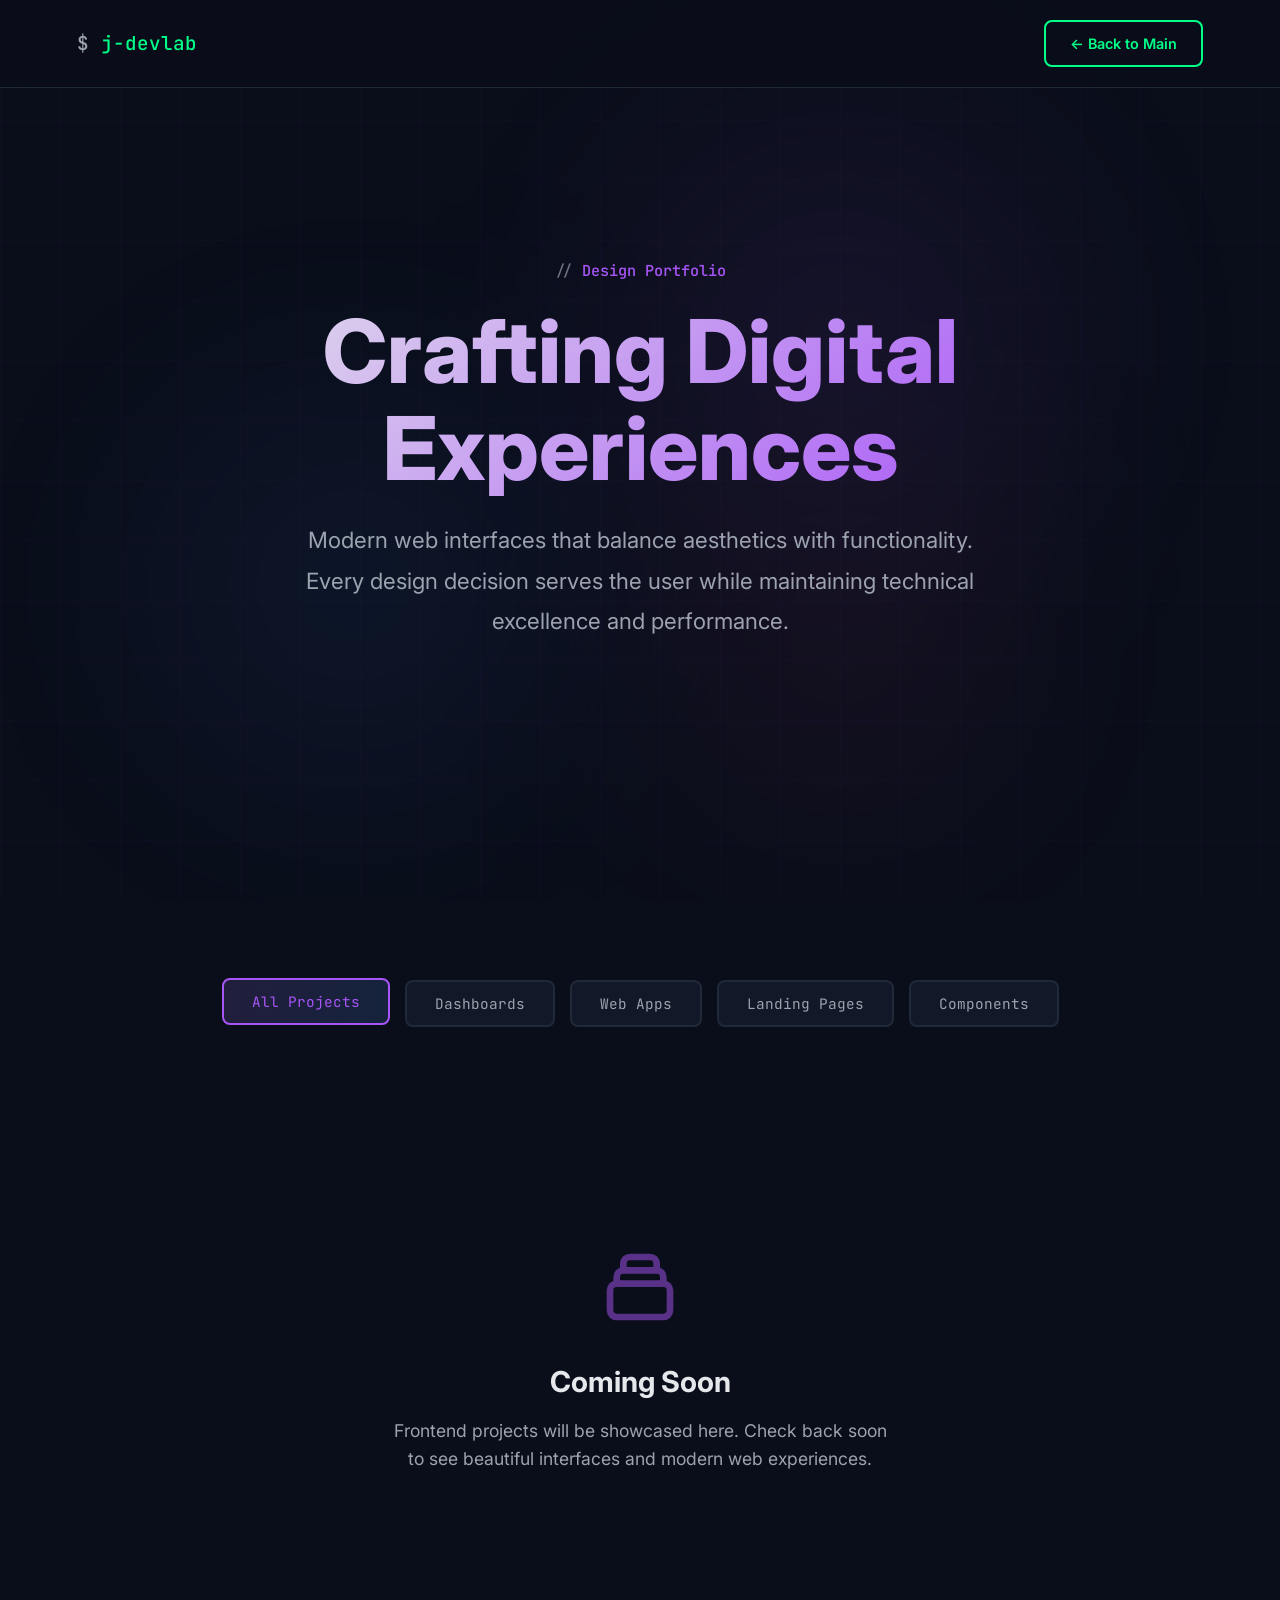
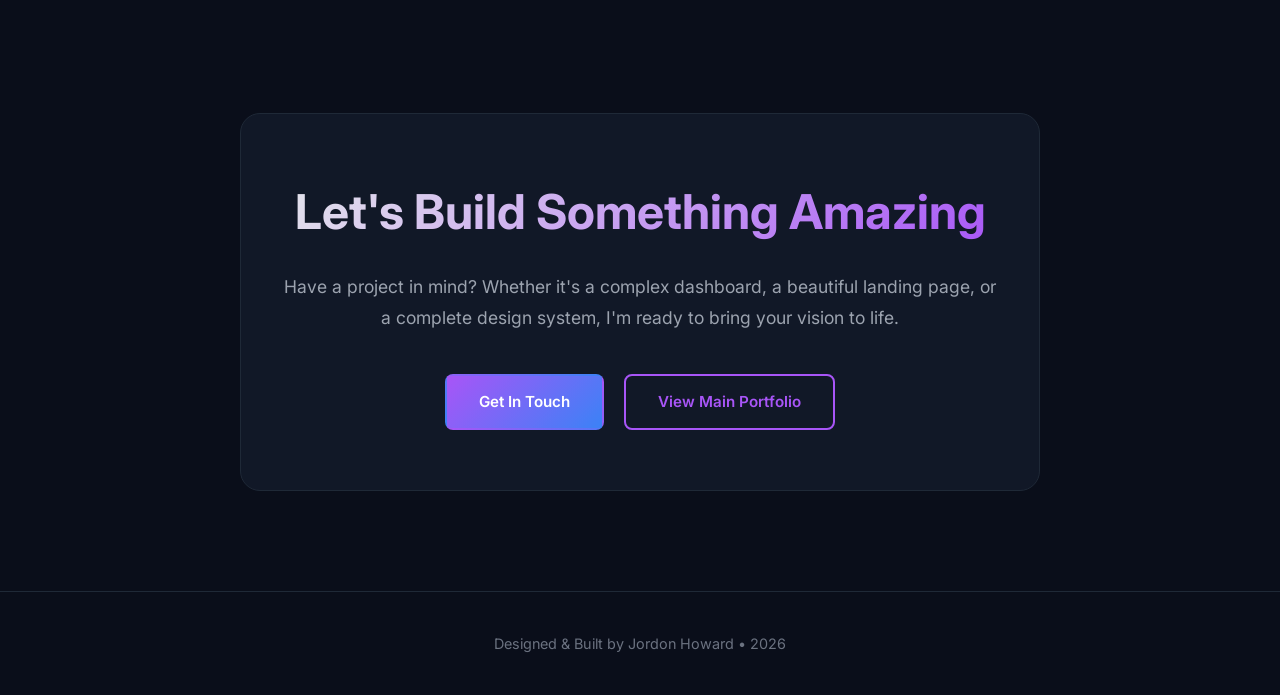
==== frontend-portfolio.html @ 7fb8337d "Rename frontend-portfolio.html.html to frontend-portfolio.html" ====
<!DOCTYPE html>
<html lang="en">
<head>
    <meta charset="UTF-8">
    <meta name="viewport" content="width=device-width, initial-scale=1.0">
    <title>Frontend Portfolio | Jordon Howard</title>
    <meta name="description" content="Frontend design and UI/UX portfolio showcasing modern web experiences">
    <link rel="preconnect" href="https://fonts.googleapis.com">
    <link rel="preconnect" href="https://fonts.gstatic.com" crossorigin>
    <link href="https://fonts.googleapis.com/css2?family=JetBrains+Mono:wght@400;500;700&family=Inter:wght@400;500;600;700;800&display=swap" rel="stylesheet">
    <style>
        /* ============================================
           EASY CUSTOMIZATION GUIDE
           ============================================
           
           TO ADD A NEW PROJECT:
           1. Copy the entire <!-- Project Template --> section below
           2. Paste it in the portfolio grid
           3. Update the following:
              - data-category: "dashboard", "webapp", "landing", or "component"
              - gradient class: gradient-1 through gradient-9
              - category label
              - project title
              - description
              - features list
              - technology tags
           
           TO CHANGE COLORS:
           Update the CSS variables in :root below
           
           TO ADD/REMOVE FILTERS:
           Edit the filter buttons in the HTML and update filterValue matching
        ============================================ */

        * {
            margin: 0;
            padding: 0;
            box-sizing: border-box;
        }

        :root {
            /* Main Colors - Easy to customize */
            --bg-dark: #0a0e1a;
            --bg-card: #111827;
            --bg-card-hover: #1a2234;
            --accent: #00ff88;
            --accent-dim: #00ff8820;
            --accent-bright: #00ffaa;
            --accent-purple: #a855f7;
            --accent-blue: #3b82f6;
            --accent-pink: #ec4899;
            --text-primary: #e5e7eb;
            --text-secondary: #9ca3af;
            --text-tertiary: #6b7280;
            --border: #1f2937;
        }

        body {
            font-family: 'Inter', sans-serif;
            color: var(--text-primary);
            background: var(--bg-dark);
            line-height: 1.6;
            -webkit-font-smoothing: antialiased;
            overflow-x: hidden;
        }

        ::selection {
            background: var(--accent);
            color: var(--bg-dark);
        }

        /* Loading Screen */
        .loading-screen {
            position: fixed;
            top: 0;
            left: 0;
            width: 100%;
            height: 100%;
            background: var(--bg-dark);
            display: flex;
            justify-content: center;
            align-items: center;
            z-index: 10000;
            transition: opacity 0.5s ease;
        }

        .loading-screen.hidden {
            opacity: 0;
            pointer-events: none;
        }

        .loading-text {
            font-family: 'JetBrains Mono', monospace;
            color: var(--accent);
            font-size: 1.2rem;
            animation: pulse 1.5s ease-in-out infinite;
        }

        @keyframes pulse {
            0%, 100% { opacity: 0.4; }
            50% { opacity: 1; }
        }

        /* Animated Background */
        .bg-animation {
            position: fixed;
            top: 0;
            left: 0;
            width: 100%;
            height: 100%;
            z-index: -1;
            opacity: 0.4;
            overflow: hidden;
        }

        .orb {
            position: absolute;
            border-radius: 50%;
            filter: blur(120px);
            animation: float 30s ease-in-out infinite;
        }

        .orb-1 {
            top: 10%;
            right: 15%;
            width: 500px;
            height: 500px;
            background: radial-gradient(circle, rgba(168, 85, 247, 0.3), transparent);
            animation-delay: 0s;
        }

        .orb-2 {
            bottom: 10%;
            left: 10%;
            width: 450px;
            height: 450px;
            background: radial-gradient(circle, rgba(59, 130, 246, 0.3), transparent);
            animation-delay: 5s;
        }

        .orb-3 {
            top: 50%;
            left: 50%;
            width: 400px;
            height: 400px;
            background: radial-gradient(circle, rgba(236, 72, 153, 0.2), transparent);
            animation-delay: 10s;
        }

        @keyframes float {
            0%, 100% { transform: translate(0, 0) scale(1) rotate(0deg); }
            33% { transform: translate(80px, -80px) scale(1.1) rotate(120deg); }
            66% { transform: translate(-60px, 60px) scale(0.9) rotate(240deg); }
        }

        /* Grid Pattern */
        .grid-overlay {
            position: fixed;
            top: 0;
            left: 0;
            width: 100%;
            height: 100%;
            z-index: -1;
            opacity: 0.03;
            background-image: 
                linear-gradient(var(--accent-purple) 1px, transparent 1px),
                linear-gradient(90deg, var(--accent-purple) 1px, transparent 1px);
            background-size: 60px 60px;
            pointer-events: none;
        }

        /* Navigation */
        nav {
            position: fixed;
            top: 0;
            width: 100%;
            padding: 20px 6%;
            display: flex;
            justify-content: space-between;
            align-items: center;
            z-index: 1000;
            background: rgba(10, 14, 26, 0.8);
            backdrop-filter: blur(20px);
            border-bottom: 1px solid var(--border);
            transition: all 0.3s ease;
        }

        nav.scrolled {
            background: rgba(10, 14, 26, 0.95);
            box-shadow: 0 4px 30px rgba(0, 0, 0, 0.4);
        }

        .logo {
            font-family: 'JetBrains Mono', monospace;
            font-size: 1.2rem;
            color: var(--accent);
            text-decoration: none;
            font-weight: 500;
            transition: all 0.3s ease;
        }

        .logo::before {
            content: '$ ';
            color: var(--text-secondary);
        }

        .logo:hover {
            transform: scale(1.05);
        }

        .back-link {
            color: var(--accent);
            text-decoration: none;
            font-size: 0.9rem;
            font-weight: 600;
            padding: 10px 24px;
            border: 2px solid var(--accent);
            border-radius: 8px;
            transition: all 0.3s ease;
            position: relative;
            overflow: hidden;
        }

        .back-link::before {
            content: '';
            position: absolute;
            top: 0;
            left: -100%;
            width: 100%;
            height: 100%;
            background: var(--accent-dim);
            transition: left 0.3s ease;
        }

        .back-link span {
            position: relative;
            z-index: 1;
        }

        .back-link:hover::before {
            left: 0;
        }

        .back-link:hover {
            border-color: var(--accent-bright);
            transform: translateY(-2px);
        }

        /* Hero Section */
        .hero {
            min-height: 100vh;
            display: flex;
            align-items: center;
            justify-content: center;
            padding: 120px 6% 80px;
            position: relative;
            overflow: hidden;
        }

        .hero-content {
            max-width: 1000px;
            text-align: center;
            position: relative;
            z-index: 1;
            animation: fadeInUp 0.8s ease-out;
        }

        @keyframes fadeInUp {
            from {
                opacity: 0;
                transform: translateY(30px);
            }
            to {
                opacity: 1;
                transform: translateY(0);
            }
        }

        .hero-label {
            font-family: 'JetBrains Mono', monospace;
            color: var(--accent-purple);
            font-size: 0.95rem;
            font-weight: 500;
            margin-bottom: 20px;
            opacity: 0;
            animation: fadeInUp 0.8s ease-out 0.2s forwards;
        }

        .hero-label::before {
            content: '// ';
            color: var(--text-tertiary);
        }

        .hero h1 {
            font-size: clamp(3rem, 7vw, 5.5rem);
            font-weight: 800;
            line-height: 1.1;
            margin-bottom: 24px;
            background: linear-gradient(135deg, var(--text-primary), var(--accent-purple), var(--accent-blue));
            background-size: 200% auto;
            -webkit-background-clip: text;
            -webkit-text-fill-color: transparent;
            background-clip: text;
            animation: fadeInUp 0.8s ease-out 0.4s forwards, gradientShift 8s ease infinite;
            opacity: 0;
        }

        @keyframes gradientShift {
            0%, 100% { background-position: 0% 50%; }
            50% { background-position: 100% 50%; }
        }

        .hero-subtitle {
            font-size: clamp(1.1rem, 2vw, 1.4rem);
            color: var(--text-secondary);
            margin-bottom: 40px;
            max-width: 700px;
            margin-left: auto;
            margin-right: auto;
            line-height: 1.8;
            opacity: 0;
            animation: fadeInUp 0.8s ease-out 0.6s forwards;
        }

        /* Category Filter */
        .filter-section {
            padding: 80px 6% 40px;
            max-width: 1400px;
            margin: 0 auto;
        }

        .filters {
            display: flex;
            justify-content: center;
            gap: 15px;
            flex-wrap: wrap;
        }

        .filter-btn {
            font-family: 'JetBrains Mono', monospace;
            padding: 12px 28px;
            background: var(--bg-card);
            border: 2px solid var(--border);
            border-radius: 8px;
            color: var(--text-secondary);
            font-size: 0.9rem;
            cursor: pointer;
            transition: all 0.3s ease;
            position: relative;
            overflow: hidden;
        }

        .filter-btn::before {
            content: '';
            position: absolute;
            top: 0;
            left: -100%;
            width: 100%;
            height: 100%;
            background: linear-gradient(90deg, var(--accent-purple), var(--accent-blue));
            opacity: 0.1;
            transition: left 0.3s ease;
        }

        .filter-btn:hover::before,
        .filter-btn.active::before {
            left: 0;
        }

        .filter-btn:hover,
        .filter-btn.active {
            border-color: var(--accent-purple);
            color: var(--accent-purple);
            transform: translateY(-2px);
        }

        .filter-btn span {
            position: relative;
            z-index: 1;
        }

        /* Portfolio Grid */
        .portfolio-section {
            padding: 60px 6%;
            max-width: 1400px;
            margin: 0 auto;
        }

        .portfolio-grid {
            display: grid;
            grid-template-columns: repeat(auto-fit, minmax(380px, 1fr));
            gap: 30px;
            margin-top: 40px;
        }

        /* Empty State */
        .empty-state {
            grid-column: 1 / -1;
            text-align: center;
            padding: 80px 20px;
        }

        .empty-state-icon {
            width: 80px;
            height: 80px;
            margin: 0 auto 24px;
            stroke: var(--accent-purple);
            opacity: 0.5;
        }

        .empty-state h3 {
            font-size: 1.8rem;
            color: var(--text-primary);
            margin-bottom: 12px;
        }

        .empty-state p {
            color: var(--text-secondary);
            font-size: 1.1rem;
            max-width: 500px;
            margin: 0 auto;
        }

        /* Portfolio Item - Modular Card Design */
        .portfolio-item {
            background: var(--bg-card);
            border: 1px solid var(--border);
            border-radius: 16px;
            overflow: hidden;
            transition: all 0.4s cubic-bezier(0.4, 0, 0.2, 1);
            position: relative;
            cursor: pointer;
        }

        .portfolio-item::before {
            content: '';
            position: absolute;
            top: 0;
            left: 0;
            width: 100%;
            height: 4px;
            background: linear-gradient(90deg, var(--accent-purple), var(--accent-blue), var(--accent-pink));
            background-size: 200% auto;
            transform: scaleX(0);
            transform-origin: left;
            transition: transform 0.4s ease;
            animation: gradientShift 3s ease infinite;
        }

        .portfolio-item:hover::before {
            transform: scaleX(1);
        }

        .portfolio-item:hover {
            transform: translateY(-10px);
            box-shadow: 0 20px 60px rgba(168, 85, 247, 0.2);
            border-color: rgba(168, 85, 247, 0.3);
        }

        .portfolio-image {
            width: 100%;
            height: 280px;
            position: relative;
            overflow: hidden;
            background: var(--bg-card-hover);
        }

        .portfolio-image::after {
            content: '';
            position: absolute;
            top: 0;
            left: 0;
            width: 100%;
            height: 100%;
            background: rgba(0, 0, 0, 0.4);
            transition: opacity 0.4s ease;
        }

        .portfolio-item:hover .portfolio-image::after {
            opacity: 0;
        }

        .image-placeholder {
            width: 100%;
            height: 100%;
            display: flex;
            align-items: center;
            justify-content: center;
            position: relative;
        }

        /* Gradient options for cards - just change the class */
        .gradient-1 { background: linear-gradient(135deg, #667eea 0%, #764ba2 100%); }
        .gradient-2 { background: linear-gradient(135deg, #f093fb 0%, #f5576c 100%); }
        .gradient-3 { background: linear-gradient(135deg, #4facfe 0%, #00f2fe 100%); }
        .gradient-4 { background: linear-gradient(135deg, #43e97b 0%, #38f9d7 100%); }
        .gradient-5 { background: linear-gradient(135deg, #fa709a 0%, #fee140 100%); }
        .gradient-6 { background: linear-gradient(135deg, #30cfd0 0%, #330867 100%); }
        .gradient-7 { background: linear-gradient(135deg, #a8edea 0%, #fed6e3 100%); }
        .gradient-8 { background: linear-gradient(135deg, #ff9a9e 0%, #fecfef 100%); }
        .gradient-9 { background: linear-gradient(135deg, #ffecd2 0%, #fcb69f 100%); }

        .image-icon {
            width: 80px;
            height: 80px;
            stroke: white;
            opacity: 0.9;
            z-index: 1;
            filter: drop-shadow(0 4px 12px rgba(0, 0, 0, 0.3));
            transition: transform 0.4s ease;
        }

        .portfolio-item:hover .image-icon {
            transform: scale(1.1) rotate(5deg);
        }

        .portfolio-content {
            padding: 32px;
        }

        .portfolio-category {
            font-family: 'JetBrains Mono', monospace;
            font-size: 0.75rem;
            color: var(--accent-purple);
            text-transform: uppercase;
            letter-spacing: 1px;
            margin-bottom: 12px;
            font-weight: 600;
        }

        .portfolio-content h3 {
            color: var(--text-primary);
            font-size: 1.5rem;
            margin-bottom: 12px;
            font-weight: 700;
            transition: color 0.3s ease;
        }

        .portfolio-item:hover h3 {
            color: var(--accent-purple);
        }

        .portfolio-description {
            color: var(--text-secondary);
            margin-bottom: 20px;
            line-height: 1.7;
            font-size: 0.95rem;
        }

        .portfolio-features {
            list-style: none;
            margin-bottom: 20px;
        }

        .portfolio-features li {
            color: var(--text-secondary);
            padding-left: 20px;
            margin-bottom: 8px;
            position: relative;
            font-size: 0.9rem;
        }

        .portfolio-features li::before {
            content: '▸';
            position: absolute;
            left: 0;
            color: var(--accent-purple);
            font-weight: bold;
        }

        .portfolio-tags {
            display: flex;
            flex-wrap: wrap;
            gap: 8px;
            margin-bottom: 20px;
        }

        .portfolio-tag {
            font-family: 'JetBrains Mono', monospace;
            font-size: 0.75rem;
            padding: 6px 12px;
            background: rgba(168, 85, 247, 0.1);
            color: var(--accent-purple);
            border-radius: 6px;
            border: 1px solid rgba(168, 85, 247, 0.2);
            transition: all 0.3s ease;
        }

        .portfolio-item:hover .portfolio-tag {
            background: rgba(168, 85, 247, 0.2);
            border-color: var(--accent-purple);
        }

        .portfolio-link {
            display: inline-flex;
            align-items: center;
            gap: 8px;
            color: var(--accent-purple);
            text-decoration: none;
            font-weight: 600;
            font-size: 0.9rem;
            transition: all 0.3s ease;
        }

        .portfolio-link:hover {
            gap: 12px;
            color: var(--accent-blue);
        }

        .portfolio-link svg {
            width: 16px;
            height: 16px;
        }

        /* CTA Section */
        .cta-section {
            padding: 100px 6%;
            text-align: center;
            position: relative;
        }

        .cta-content {
            max-width: 800px;
            margin: 0 auto;
            background: var(--bg-card);
            border: 1px solid var(--border);
            border-radius: 20px;
            padding: 60px 40px;
            position: relative;
            overflow: hidden;
        }

        .cta-content::before {
            content: '';
            position: absolute;
            top: 0;
            left: 0;
            width: 100%;
            height: 100%;
            background: linear-gradient(135deg, rgba(168, 85, 247, 0.1), rgba(59, 130, 246, 0.1));
            opacity: 0;
            transition: opacity 0.4s ease;
        }

        .cta-content:hover::before {
            opacity: 1;
        }

        .cta-content > * {
            position: relative;
            z-index: 1;
        }

        .cta-content h2 {
            font-size: clamp(2rem, 4vw, 3rem);
            margin-bottom: 20px;
            background: linear-gradient(135deg, var(--text-primary), var(--accent-purple));
            -webkit-background-clip: text;
            -webkit-text-fill-color: transparent;
            background-clip: text;
        }

        .cta-content p {
            color: var(--text-secondary);
            font-size: 1.1rem;
            margin-bottom: 40px;
            line-height: 1.8;
        }

        .cta-buttons {
            display: flex;
            gap: 20px;
            justify-content: center;
            flex-wrap: wrap;
        }

        .btn {
            padding: 14px 32px;
            border-radius: 8px;
            text-decoration: none;
            font-weight: 600;
            font-size: 0.95rem;
            transition: all 0.3s ease;
            position: relative;
            overflow: hidden;
            display: inline-block;
        }

        .btn-primary {
            background: linear-gradient(135deg, var(--accent-purple), var(--accent-blue));
            color: white;
            border: 2px solid transparent;
        }

        .btn-primary::before {
            content: '';
            position: absolute;
            top: 50%;
            left: 50%;
            width: 0;
            height: 0;
            border-radius: 50%;
            background: rgba(255, 255, 255, 0.2);
            transform: translate(-50%, -50%);
            transition: width 0.4s ease, height 0.4s ease;
        }

        .btn-primary:hover::before {
            width: 300px;
            height: 300px;
        }

        .btn-primary span {
            position: relative;
            z-index: 1;
        }

        .btn-primary:hover {
            box-shadow: 0 0 40px rgba(168, 85, 247, 0.5);
            transform: translateY(-3px);
        }

        .btn-secondary {
            background: transparent;
            color: var(--accent-purple);
            border: 2px solid var(--accent-purple);
        }

        .btn-secondary:hover {
            background: rgba(168, 85, 247, 0.1);
            transform: translateY(-3px);
        }

        /* Footer */
        footer {
            text-align: center;
            padding: 40px 6%;
            border-top: 1px solid var(--border);
            color: var(--text-tertiary);
            font-size: 0.9rem;
        }

        /* Mobile Responsive */
        @media (max-width: 768px) {
            nav {
                padding: 16px 5%;
            }

            .hero {
                padding: 100px 5% 60px;
            }

            .portfolio-grid {
                grid-template-columns: 1fr;
            }

            .filter-section {
                padding: 60px 5% 30px;
            }

            .filters {
                gap: 10px;
            }

            .filter-btn {
                padding: 10px 20px;
                font-size: 0.85rem;
            }

            .portfolio-section {
                padding: 40px 5%;
            }

            .cta-section {
                padding: 60px 5%;
            }

            .cta-content {
                padding: 40px 24px;
            }

            .cta-buttons {
                flex-direction: column;
            }

            .btn {
                width: 100%;
                max-width: 280px;
                text-align: center;
            }

            .orb {
                filter: blur(80px);
            }

            .bg-animation {
                opacity: 0.3;
            }
        }

        /* Reduced motion */
        @media (prefers-reduced-motion: reduce) {
            * {
                animation-duration: 0.01ms !important;
                animation-iteration-count: 1 !important;
                transition-duration: 0.01ms !important;
            }
        }
    </style>
</head>
<body>
    <!-- Loading Screen -->
    <div class="loading-screen" id="loadingScreen">
        <div class="loading-text">$ loading portfolio...</div>
    </div>

    <!-- Background Animation -->
    <div class="bg-animation">
        <div class="orb orb-1"></div>
        <div class="orb orb-2"></div>
        <div class="orb orb-3"></div>
    </div>
    <div class="grid-overlay"></div>

    <!-- Navigation -->
    <nav id="navbar">
        <a href="./" class="logo">j-devlab</a>
        <a href="./portfolio-enhanced.html" class="back-link"><span>← Back to Main</span></a>
    </nav>

    <!-- Hero Section -->
    <section class="hero">
        <div class="hero-content">
            <div class="hero-label">Design Portfolio</div>
            <h1>Crafting Digital Experiences</h1>
            <p class="hero-subtitle">
                Modern web interfaces that balance aesthetics with functionality. Every design decision 
                serves the user while maintaining technical excellence and performance.
            </p>
        </div>
    </section>

    <!-- Filter Section -->
    <section class="filter-section">
        <div class="filters">
            <button class="filter-btn active" data-filter="all"><span>All Projects</span></button>
            <button class="filter-btn" data-filter="dashboard"><span>Dashboards</span></button>
            <button class="filter-btn" data-filter="webapp"><span>Web Apps</span></button>
            <button class="filter-btn" data-filter="landing"><span>Landing Pages</span></button>
            <button class="filter-btn" data-filter="component"><span>Components</span></button>
        </div>
    </section>

    <!-- Portfolio Grid -->
    <section class="portfolio-section">
        <div class="portfolio-grid">
            
            <!-- Empty State - Remove this when you add projects -->
            <div class="empty-state">
                <svg class="empty-state-icon" fill="none" stroke="currentColor" viewBox="0 0 24 24">
                    <path stroke-linecap="round" stroke-linejoin="round" stroke-width="2" d="M19 11H5m14 0a2 2 0 012 2v6a2 2 0 01-2 2H5a2 2 0 01-2-2v-6a2 2 0 012-2m14 0V9a2 2 0 00-2-2M5 11V9a2 2 0 012-2m0 0V5a2 2 0 012-2h6a2 2 0 012 2v2M7 7h10"></path>
                </svg>
                <h3>Coming Soon</h3>
                <p>Frontend projects will be showcased here. Check back soon to see beautiful interfaces and modern web experiences.</p>
            </div>

            <!-- ============================================
                 PROJECT TEMPLATE - Copy this entire block to add a new project
                 ============================================ -->
            <!--
            <div class="portfolio-item" data-category="dashboard">
                <div class="portfolio-image">
                    <div class="image-placeholder gradient-1">
                        <svg class="image-icon" fill="none" stroke="currentColor" viewBox="0 0 24 24">
                            <path stroke-linecap="round" stroke-linejoin="round" stroke-width="2" d="M9 19v-6a2 2 0 00-2-2H5a2 2 0 00-2 2v6a2 2 0 002 2h2a2 2 0 002-2zm0 0V9a2 2 0 012-2h2a2 2 0 012 2v10m-6 0a2 2 0 002 2h2a2 2 0 002-2m0 0V5a2 2 0 012-2h2a2 2 0 012 2v14a2 2 0 01-2 2h-2a2 2 0 01-2-2z"></path>
                        </svg>
                    </div>
                </div>
                <div class="portfolio-content">
                    <div class="portfolio-category">Dashboard</div>
                    <h3>Project Title</h3>
                    <p class="portfolio-description">
                        Your project description goes here. Explain what the project does and why it matters.
                    </p>
                    <ul class="portfolio-features">
                        <li>Feature one</li>
                        <li>Feature two</li>
                        <li>Feature three</li>
                    </ul>
                    <div class="portfolio-tags">
                        <span class="portfolio-tag">React</span>
                        <span class="portfolio-tag">TypeScript</span>
                        <span class="portfolio-tag">Tailwind</span>
                    </div>
                    <a href="#" class="portfolio-link">
                        View Details
                        <svg fill="none" stroke="currentColor" viewBox="0 0 24 24">
                            <path stroke-linecap="round" stroke-linejoin="round" stroke-width="2" d="M9 5l7 7-7 7"></path>
                        </svg>
                    </a>
                </div>
            </div>
            -->

        </div>
    </section>

    <!-- CTA Section -->
    <section class="cta-section">
        <div class="cta-content">
            <h2>Let's Build Something Amazing</h2>
            <p>
                Have a project in mind? Whether it's a complex dashboard, a beautiful landing page, 
                or a complete design system, I'm ready to bring your vision to life.
            </p>
            <div class="cta-buttons">
                <a href="./portfolio-enhanced.html#contact" class="btn btn-primary"><span>Get In Touch</span></a>
                <a href="./portfolio-enhanced.html" class="btn btn-secondary"><span>View Main Portfolio</span></a>
            </div>
        </div>
    </section>

    <!-- Footer -->
    <footer>
        <p>Designed & Built by Jordon Howard • 2026</p>
    </footer>

    <script>
        // Loading screen - multiple triggers for reliability
        function hideLoadingScreen() {
            const loadingScreen = document.getElementById('loadingScreen');
            if (loadingScreen) {
                loadingScreen.classList.add('hidden');
            }
        }

        // Try on DOM ready
        if (document.readyState === 'loading') {
            document.addEventListener('DOMContentLoaded', () => {
                setTimeout(hideLoadingScreen, 500);
            });
        } else {
            // DOM already loaded
            setTimeout(hideLoadingScreen, 500);
        }

        // Also try on full page load
        window.addEventListener('load', () => {
            setTimeout(hideLoadingScreen, 600);
        });

        // Failsafe - hide after 1.5 seconds no matter what
        setTimeout(hideLoadingScreen, 1500);

        // Navbar scroll effect
        const navbar = document.getElementById('navbar');
        window.addEventListener('scroll', () => {
            if (window.scrollY > 100) {
                navbar.classList.add('scrolled');
            } else {
                navbar.classList.remove('scrolled');
            }
        });

        // Filter functionality
        const filterBtns = document.querySelectorAll('.filter-btn');
        const portfolioItems = document.querySelectorAll('.portfolio-item');

        filterBtns.forEach(btn => {
            btn.addEventListener('click', () => {
                // Remove active class from all buttons
                filterBtns.forEach(b => b.classList.remove('active'));
                // Add active class to clicked button
                btn.classList.add('active');

                const filterValue = btn.getAttribute('data-filter');

                portfolioItems.forEach(item => {
                    if (filterValue === 'all' || item.getAttribute('data-category') === filterValue) {
                        item.style.display = 'block';
                        setTimeout(() => {
                            item.style.opacity = '1';
                            item.style.transform = 'translateY(0)';
                        }, 10);
                    } else {
                        item.style.opacity = '0';
                        item.style.transform = 'translateY(20px)';
                        setTimeout(() => {
                            item.style.display = 'none';
                        }, 300);
                    }
                });
            });
        });

        // Intersection Observer for animations
        const observer = new IntersectionObserver((entries) => {
            entries.forEach(entry => {
                if (entry.isIntersecting) {
                    entry.target.style.opacity = '1';
                    entry.target.style.transform = 'translateY(0)';
                }
            });
        }, {
            threshold: 0.1,
            rootMargin: '0px 0px -50px 0px'
        });

        // Observe portfolio items
        portfolioItems.forEach((item, index) => {
            item.style.opacity = '0';
            item.style.transform = 'translateY(30px)';
            item.style.transition = 'opacity 0.6s ease, transform 0.6s ease';
            item.style.transitionDelay = `${index * 0.1}s`;
            observer.observe(item);
        });

        // Console easter egg
        console.log('%c🎨 Frontend Portfolio', 'font-size: 20px; font-weight: bold; color: #a855f7;');
        console.log('%cLike what you see? Let\'s work together!', 'font-size: 14px; color: #9ca3af;');
    </script>
</body>
</html>
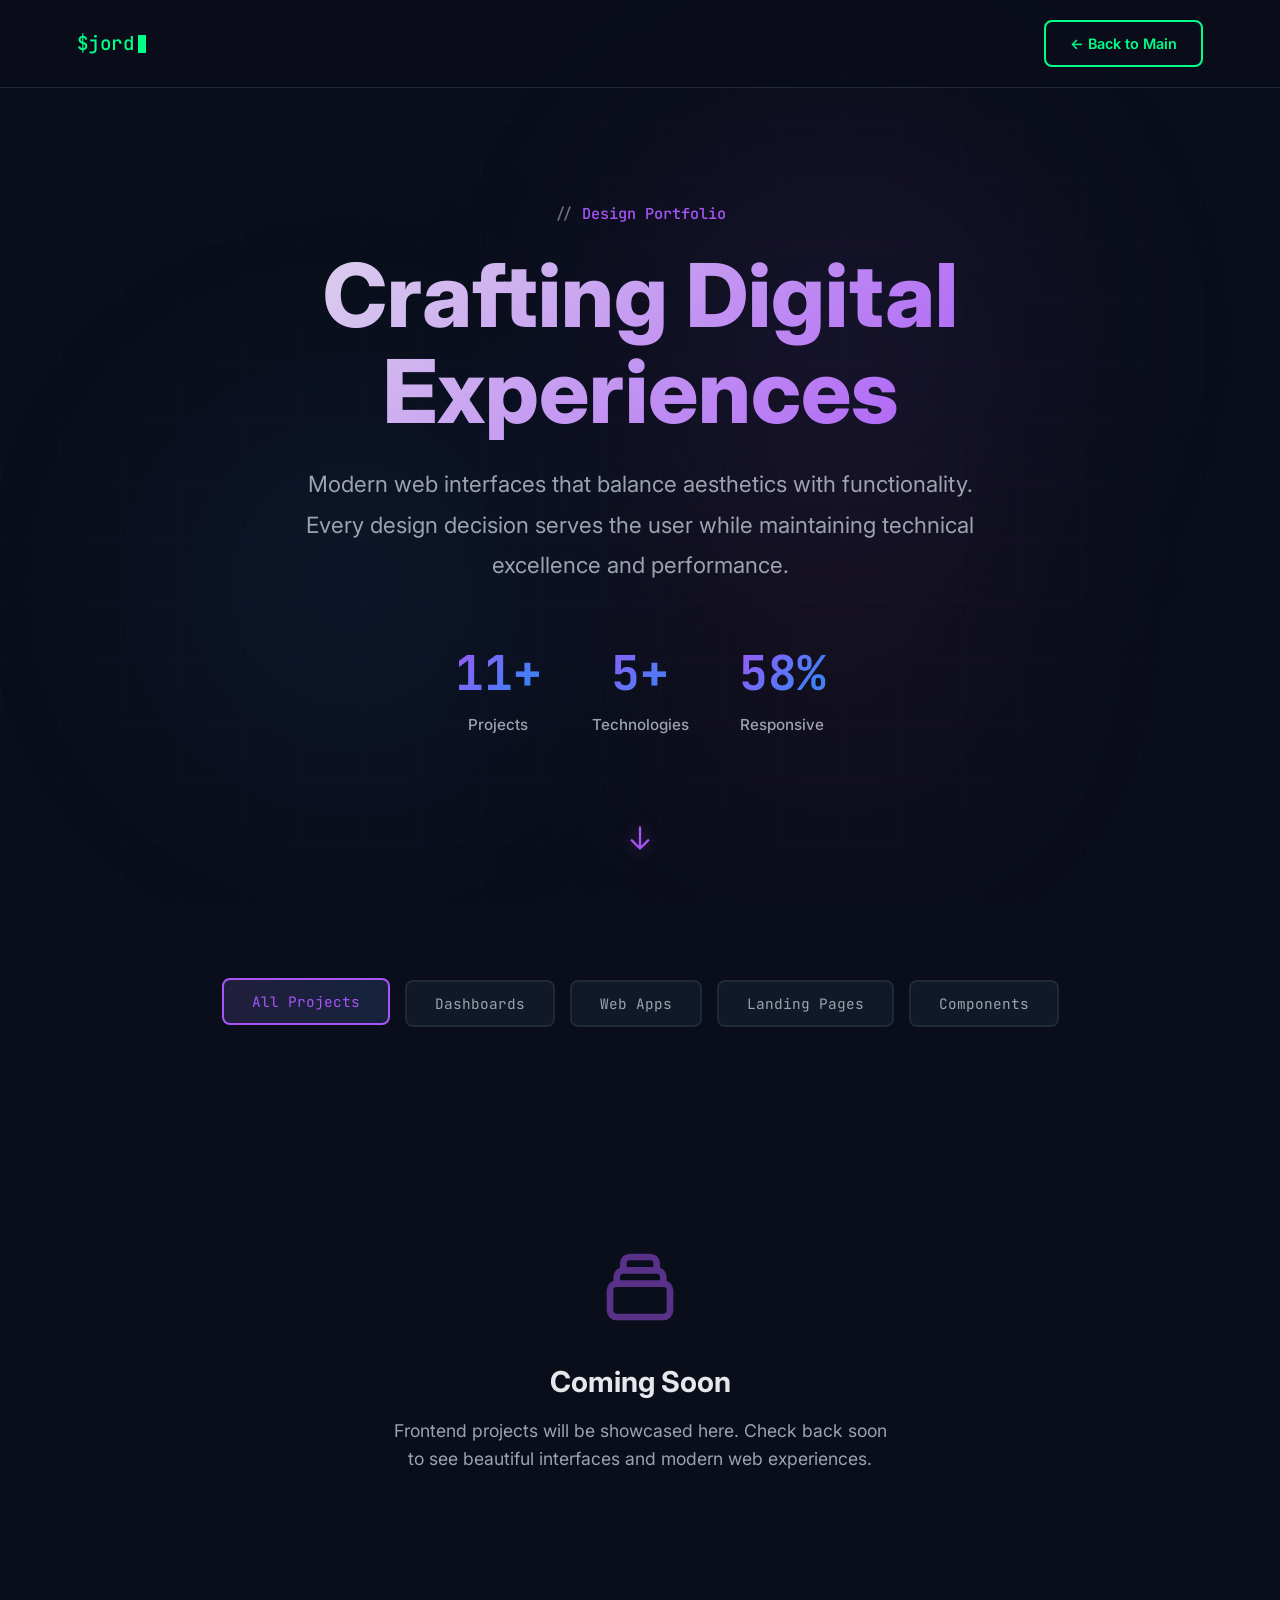
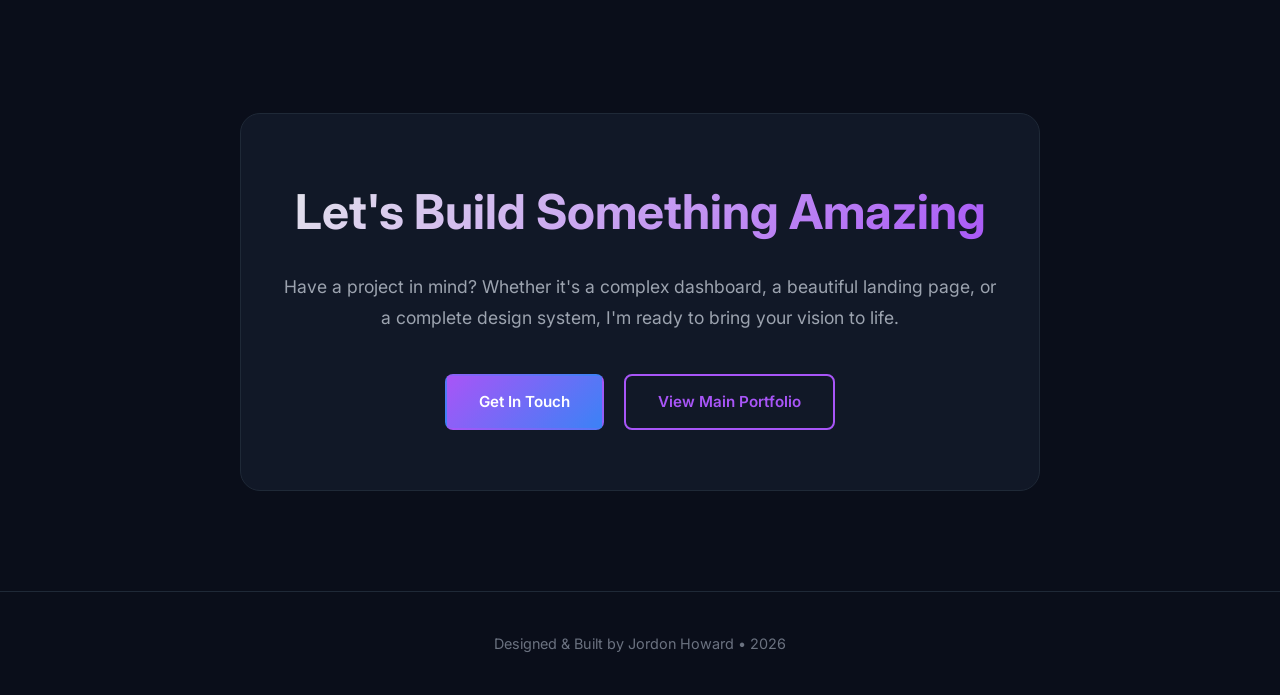
==== commit 836b68ac: "Update frontend-portfolio.html" ====
--- a/frontend-portfolio.html
+++ b/frontend-portfolio.html
@@ -69,7 +69,7 @@
             color: var(--bg-dark);
         }
 
-        /* Loading Screen */
+        /* Loading Screen - Matching Main Page */
         .loading-screen {
             position: fixed;
             top: 0;
@@ -199,13 +199,42 @@
             transition: all 0.3s ease;
         }
 
+        .logo {
+            font-family: 'JetBrains Mono', monospace;
+            font-size: 1.2rem;
+            color: var(--accent);
+            text-decoration: none;
+            font-weight: 500;
+            transition: all 0.3s ease;
+            position: relative;
+            letter-spacing: -0.5px;
+        }
+
         .logo::before {
-            content: '$ ';
-            color: var(--text-secondary);
-        }
-
-        .logo:hover {
-            transform: scale(1.05);
+            content: '';
+        }
+
+        .logo::after {
+            content: '';
+            position: absolute;
+            right: -12px;
+            top: 50%;
+            transform: translateY(-50%);
+            width: 8px;
+            height: 18px;
+            background: var(--accent);
+            opacity: 1;
+            animation: cursor-blink 1.2s step-end infinite;
+        }
+
+        .logo:hover::after {
+            animation: none;
+            opacity: 1;
+        }
+
+        @keyframes cursor-blink {
+            0%, 50% { opacity: 1; }
+            51%, 100% { opacity: 0; }
         }
 
         .back-link {
@@ -263,6 +292,36 @@
             position: relative;
             z-index: 1;
             animation: fadeInUp 0.8s ease-out;
+        }
+
+        /* Scroll Indicator */
+        .scroll-indicator {
+            position: absolute;
+            bottom: 40px;
+            left: 50%;
+            transform: translateX(-50%);
+            opacity: 1;
+            transition: opacity 0.3s ease;
+            animation: bounce 2s infinite;
+            z-index: 10;
+        }
+
+        .scroll-indicator.hidden {
+            opacity: 0;
+            pointer-events: none;
+        }
+
+        @keyframes bounce {
+            0%, 20%, 50%, 80%, 100% { transform: translateX(-50%) translateY(0); }
+            40% { transform: translateX(-50%) translateY(-20px); }
+            60% { transform: translateX(-50%) translateY(-10px); }
+        }
+
+        .scroll-indicator svg {
+            width: 28px;
+            height: 28px;
+            stroke: var(--accent-purple);
+            filter: drop-shadow(0 0 8px rgba(168, 85, 247, 0.5));
         }
 
         @keyframes fadeInUp {
@@ -320,6 +379,61 @@
             line-height: 1.8;
             opacity: 0;
             animation: fadeInUp 0.8s ease-out 0.6s forwards;
+        }
+
+        .hero-stats {
+            display: flex;
+            justify-content: center;
+            gap: 50px;
+            flex-wrap: wrap;
+            opacity: 0;
+            animation: fadeInUp 0.8s ease-out 0.8s forwards;
+            margin-top: 50px;
+        }
+
+        .stat-item {
+            text-align: center;
+            transition: all 0.3s ease;
+            cursor: default;
+        }
+
+        .stat-item:hover {
+            transform: translateY(-8px) scale(1.05);
+        }
+
+        .stat-number {
+            font-family: 'JetBrains Mono', monospace;
+            font-size: 3rem;
+            font-weight: 700;
+            background: linear-gradient(135deg, var(--accent-purple), var(--accent-blue), var(--accent-pink));
+            background-size: 200% auto;
+            -webkit-background-clip: text;
+            -webkit-text-fill-color: transparent;
+            background-clip: text;
+            display: block;
+            animation: gradientShift 4s ease infinite, numberPulse 2s ease-in-out infinite;
+            position: relative;
+        }
+
+        @keyframes numberPulse {
+            0%, 100% { transform: scale(1); }
+            50% { transform: scale(1.05); }
+        }
+
+        .stat-item:hover .stat-number {
+            animation: gradientShift 2s ease infinite, numberPulse 1s ease-in-out infinite;
+        }
+
+        .stat-label {
+            color: var(--text-secondary);
+            font-size: 0.95rem;
+            margin-top: 8px;
+            font-weight: 500;
+            transition: color 0.3s ease;
+        }
+
+        .stat-item:hover .stat-label {
+            color: var(--accent-purple);
         }
 
         /* Category Filter */
@@ -465,6 +579,17 @@
             background: var(--bg-card-hover);
         }
 
+        .portfolio-image img {
+            width: 100%;
+            height: 100%;
+            object-fit: cover;
+            transition: transform 0.4s ease;
+        }
+
+        .portfolio-item:hover .portfolio-image img {
+            transform: scale(1.05);
+        }
+
         .portfolio-image::after {
             content: '';
             position: absolute;
@@ -474,6 +599,7 @@
             height: 100%;
             background: rgba(0, 0, 0, 0.4);
             transition: opacity 0.4s ease;
+            pointer-events: none;
         }
 
         .portfolio-item:hover .portfolio-image::after {
@@ -811,7 +937,7 @@
 <body>
     <!-- Loading Screen -->
     <div class="loading-screen" id="loadingScreen">
-        <div class="loading-text">$ loading portfolio...</div>
+        <div class="loading-text">$ initializing...</div>
     </div>
 
     <!-- Background Animation -->
@@ -824,7 +950,7 @@
 
     <!-- Navigation -->
     <nav id="navbar">
-        <a href="./" class="logo">j-devlab</a>
+        <a href="./" class="logo">$jord</a>
         <a href="./portfolio-enhanced.html" class="back-link"><span>← Back to Main</span></a>
     </nav>
 
@@ -837,6 +963,25 @@
                 Modern web interfaces that balance aesthetics with functionality. Every design decision 
                 serves the user while maintaining technical excellence and performance.
             </p>
+            <div class="hero-stats">
+                <div class="stat-item">
+                    <span class="stat-number" data-target="15">0</span>
+                    <span class="stat-label">Projects</span>
+                </div>
+                <div class="stat-item">
+                    <span class="stat-number" data-target="8">0</span>
+                    <span class="stat-label">Technologies</span>
+                </div>
+                <div class="stat-item">
+                    <span class="stat-number" data-target="100">0</span>
+                    <span class="stat-label">Responsive</span>
+                </div>
+            </div>
+        </div>
+        <div class="scroll-indicator" id="scrollIndicator">
+            <svg fill="none" stroke="currentColor" viewBox="0 0 24 24">
+                <path stroke-linecap="round" stroke-linejoin="round" stroke-width="2" d="M19 14l-7 7m0 0l-7-7m7 7V3"></path>
+            </svg>
         </div>
     </section>
 
@@ -866,34 +1011,58 @@
 
             <!-- ============================================
                  PROJECT TEMPLATE - Copy this entire block to add a new project
-                 ============================================ -->
+                 ============================================
+                 
+                 HOW TO ADD A PROJECT:
+                 1. Copy everything between these comment markers
+                 2. Paste below, remove the comment tags (remove the surrounding)
+                 3. Update these fields:
+                    - data-category: "dashboard" | "webapp" | "landing" | "component"
+                    - Add your image: Replace the gradient div with <img src="your-image.jpg" alt="Project name">
+                    - OR keep gradient: Use gradient-1 through gradient-9
+                    - Category label: Dashboard | Web Application | Landing Page | Component Library
+                    - Project title
+                    - Description
+                    - Features (3-5 bullet points)
+                    - Technology tags
+                    - Link (optional)
+            ============================================ -->
             <!--
             <div class="portfolio-item" data-category="dashboard">
                 <div class="portfolio-image">
+                    
+                    OPTION 1: Use your own image (recommended for real projects)
+                    <img src="path/to/your/image.jpg" alt="Project Screenshot" style="width: 100%; height: 100%; object-fit: cover;">
+                    
+                    OPTION 2: Use gradient placeholder (for projects without images yet)
                     <div class="image-placeholder gradient-1">
                         <svg class="image-icon" fill="none" stroke="currentColor" viewBox="0 0 24 24">
+                            Dashboard icon - change path for different icons
                             <path stroke-linecap="round" stroke-linejoin="round" stroke-width="2" d="M9 19v-6a2 2 0 00-2-2H5a2 2 0 00-2 2v6a2 2 0 002 2h2a2 2 0 002-2zm0 0V9a2 2 0 012-2h2a2 2 0 012 2v10m-6 0a2 2 0 002 2h2a2 2 0 002-2m0 0V5a2 2 0 012-2h2a2 2 0 012 2v14a2 2 0 01-2 2h-2a2 2 0 01-2-2z"></path>
                         </svg>
                     </div>
+                    
                 </div>
                 <div class="portfolio-content">
                     <div class="portfolio-category">Dashboard</div>
-                    <h3>Project Title</h3>
+                    <h3>Your Project Title</h3>
                     <p class="portfolio-description">
-                        Your project description goes here. Explain what the project does and why it matters.
+                        A brief 1-2 sentence description of what this project does and why it's interesting.
+                        Keep it concise and focused on the value it provides.
                     </p>
                     <ul class="portfolio-features">
-                        <li>Feature one</li>
-                        <li>Feature two</li>
-                        <li>Feature three</li>
+                        <li>Key feature one that makes this project stand out</li>
+                        <li>Important technical capability or user benefit</li>
+                        <li>Another noteworthy feature or accomplishment</li>
                     </ul>
                     <div class="portfolio-tags">
                         <span class="portfolio-tag">React</span>
                         <span class="portfolio-tag">TypeScript</span>
-                        <span class="portfolio-tag">Tailwind</span>
+                        <span class="portfolio-tag">Tailwind CSS</span>
+                        <span class="portfolio-tag">Add more as needed</span>
                     </div>
-                    <a href="#" class="portfolio-link">
-                        View Details
+                    <a href="https://your-project-link.com" class="portfolio-link">
+                        View Project
                         <svg fill="none" stroke="currentColor" viewBox="0 0 24 24">
                             <path stroke-linecap="round" stroke-linejoin="round" stroke-width="2" d="M9 5l7 7-7 7"></path>
                         </svg>
@@ -952,13 +1121,54 @@
         // Failsafe - hide after 1.5 seconds no matter what
         setTimeout(hideLoadingScreen, 1500);
 
+        // Animated number counter for hero stats
+        function animateCounter(element) {
+            const target = parseInt(element.getAttribute('data-target'));
+            const duration = 2000; // 2 seconds
+            const steps = 60;
+            const increment = target / steps;
+            let current = 0;
+            
+            const timer = setInterval(() => {
+                current += increment;
+                if (current >= target) {
+                    element.textContent = target + (target === 100 ? '%' : '+');
+                    clearInterval(timer);
+                } else {
+                    element.textContent = Math.floor(current) + (target === 100 ? '%' : '+');
+                }
+            }, duration / steps);
+        }
+
+        // Start counter animation when stats become visible
+        const statsObserver = new IntersectionObserver((entries) => {
+            entries.forEach(entry => {
+                if (entry.isIntersecting) {
+                    const numbers = entry.target.querySelectorAll('.stat-number');
+                    numbers.forEach((num, index) => {
+                        setTimeout(() => animateCounter(num), index * 200);
+                    });
+                    statsObserver.unobserve(entry.target);
+                }
+            });
+        }, { threshold: 0.5 });
+
+        const heroStats = document.querySelector('.hero-stats');
+        if (heroStats) {
+            statsObserver.observe(heroStats);
+        }
+
         // Navbar scroll effect
         const navbar = document.getElementById('navbar');
+        const scrollIndicator = document.getElementById('scrollIndicator');
+        
         window.addEventListener('scroll', () => {
             if (window.scrollY > 100) {
                 navbar.classList.add('scrolled');
+                if (scrollIndicator) scrollIndicator.classList.add('hidden');
             } else {
                 navbar.classList.remove('scrolled');
+                if (scrollIndicator) scrollIndicator.classList.remove('hidden');
             }
         });
 
@@ -1018,6 +1228,30 @@
         // Console easter egg
         console.log('%c🎨 Frontend Portfolio', 'font-size: 20px; font-weight: bold; color: #a855f7;');
         console.log('%cLike what you see? Let\'s work together!', 'font-size: 14px; color: #9ca3af;');
+
+        // Parallax effect for hero section
+        window.addEventListener('scroll', () => {
+            const scrolled = window.pageYOffset;
+            const heroContent = document.querySelector('.hero-content');
+            if (heroContent && scrolled < window.innerHeight) {
+                heroContent.style.transform = `translateY(${scrolled * 0.3}px)`;
+                heroContent.style.opacity = 1 - (scrolled / 600);
+            }
+        });
+
+        // Add mouse parallax effect to orbs
+        document.addEventListener('mousemove', (e) => {
+            const orbs = document.querySelectorAll('.orb');
+            const mouseX = e.clientX / window.innerWidth;
+            const mouseY = e.clientY / window.innerHeight;
+            
+            orbs.forEach((orb, index) => {
+                const speed = (index + 1) * 20;
+                const x = (mouseX - 0.5) * speed;
+                const y = (mouseY - 0.5) * speed;
+                orb.style.transform = `translate(${x}px, ${y}px)`;
+            });
+        });
     </script>
 </body>
 </html>
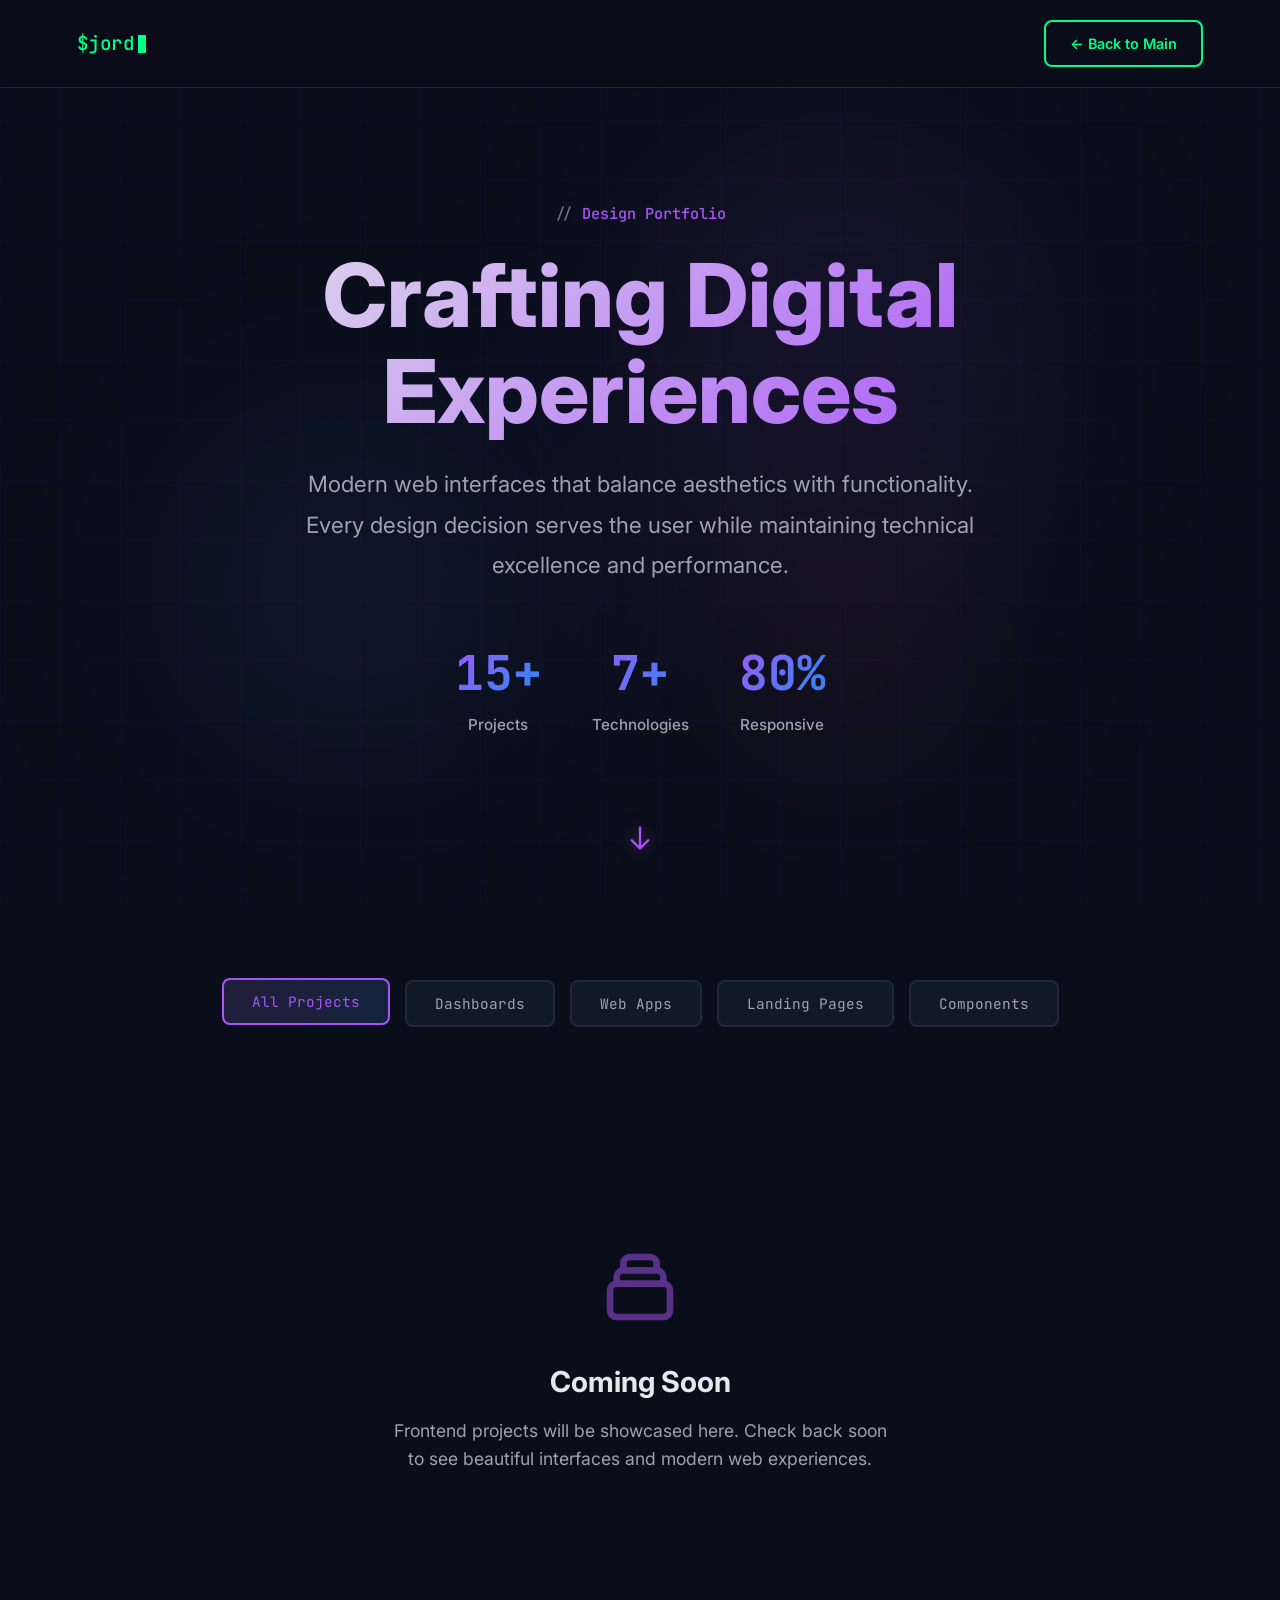
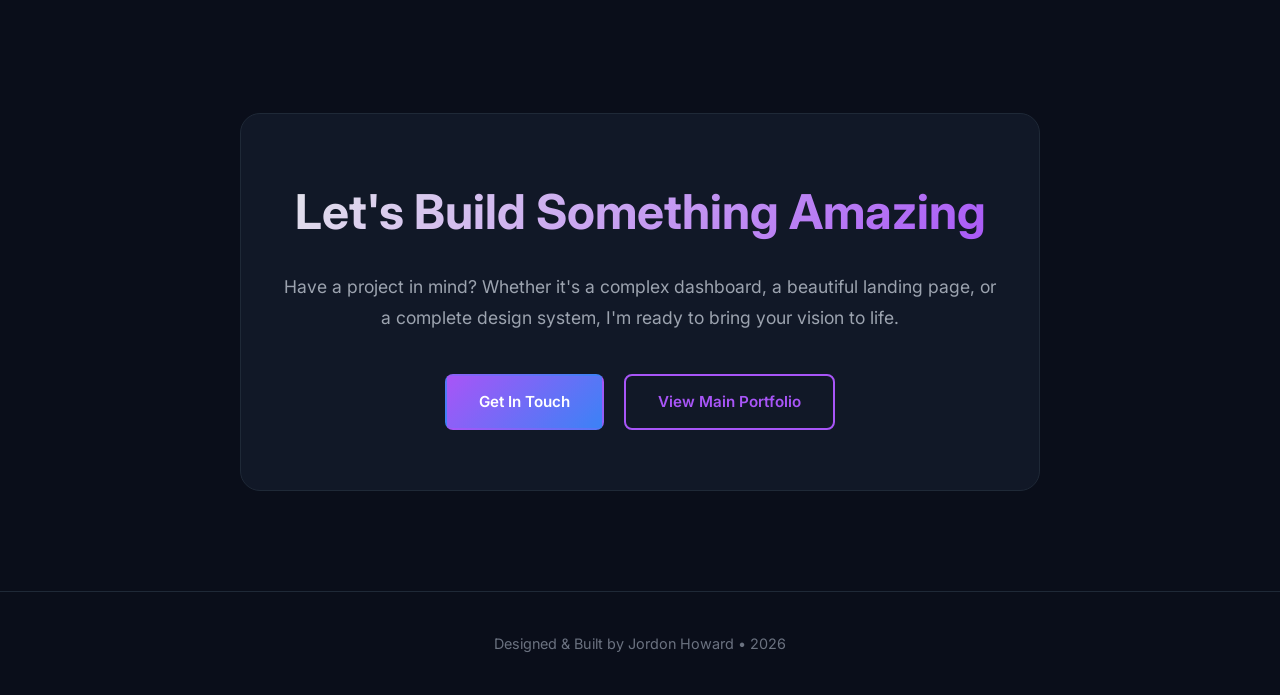
==== commit 67617600: "Update frontend-portfolio.html" ====
--- a/frontend-portfolio.html
+++ b/frontend-portfolio.html
@@ -951,7 +951,7 @@
     <!-- Navigation -->
     <nav id="navbar">
         <a href="./" class="logo">$jord</a>
-        <a href="./portfolio-enhanced.html" class="back-link"><span>← Back to Main</span></a>
+        <a href="./index.html" class="back-link"><span>← Back to Main</span></a>
     </nav>
 
     <!-- Hero Section -->
@@ -1083,8 +1083,8 @@
                 or a complete design system, I'm ready to bring your vision to life.
             </p>
             <div class="cta-buttons">
-                <a href="./portfolio-enhanced.html#contact" class="btn btn-primary"><span>Get In Touch</span></a>
-                <a href="./portfolio-enhanced.html" class="btn btn-secondary"><span>View Main Portfolio</span></a>
+                <a href="./index.html#contact" class="btn btn-primary"><span>Get In Touch</span></a>
+                <a href="./index.html" class="btn btn-secondary"><span>View Main Portfolio</span></a>
             </div>
         </div>
     </section>
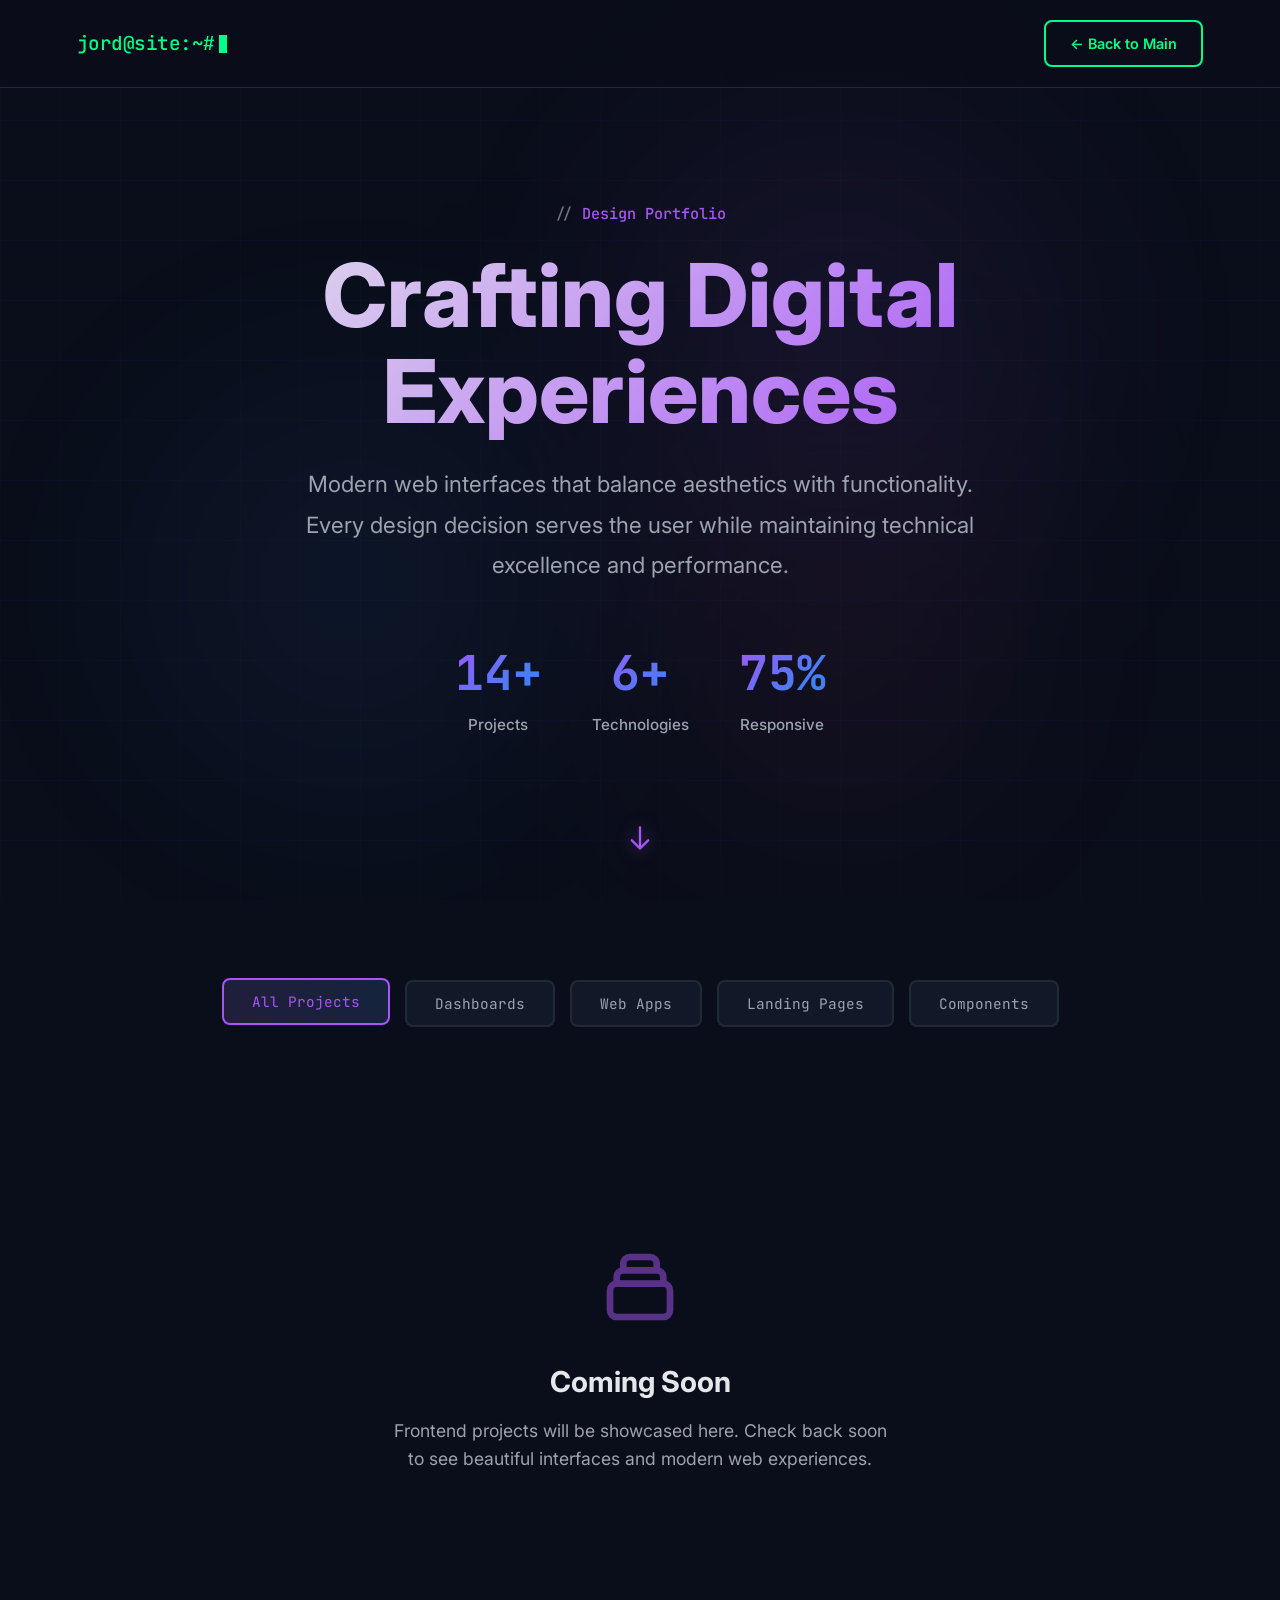
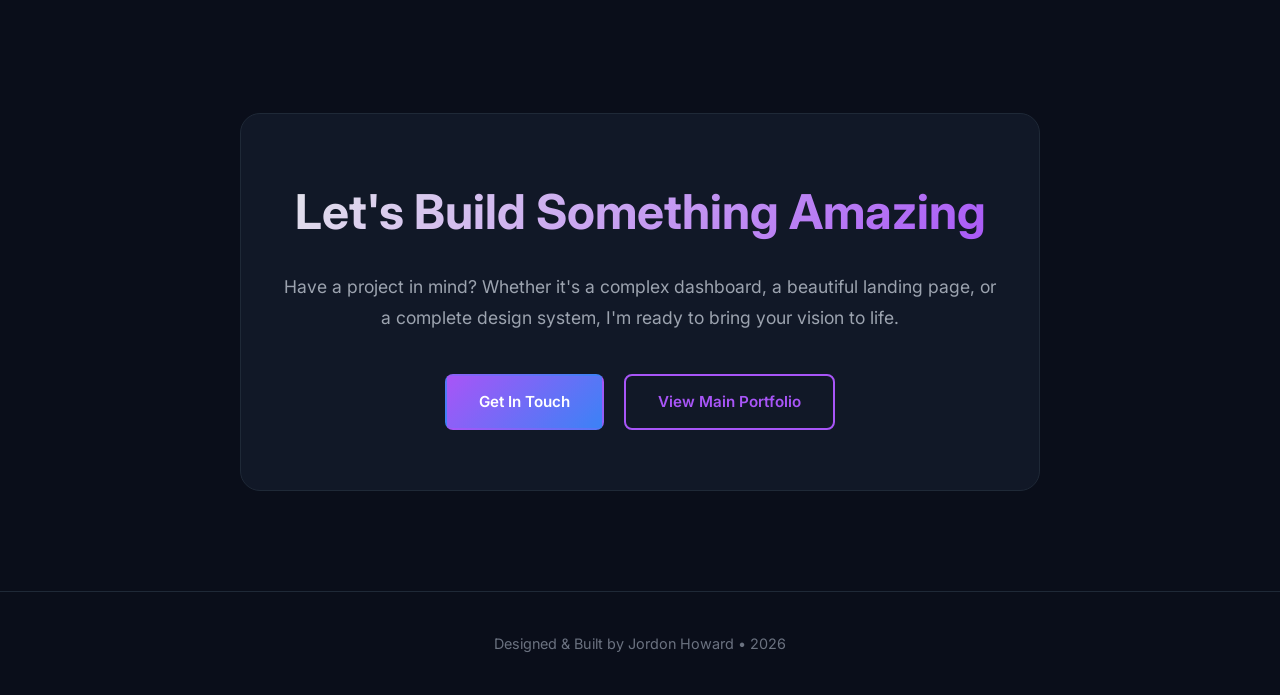
==== commit bc4976cf: "Update frontend-portfolio.html" ====
--- a/frontend-portfolio.html
+++ b/frontend-portfolio.html
@@ -950,7 +950,7 @@
 
     <!-- Navigation -->
     <nav id="navbar">
-        <a href="./" class="logo">$jord</a>
+        <a href="./" class="logo">jord@site:~#</a>
         <a href="./index.html" class="back-link"><span>← Back to Main</span></a>
     </nav>
 
